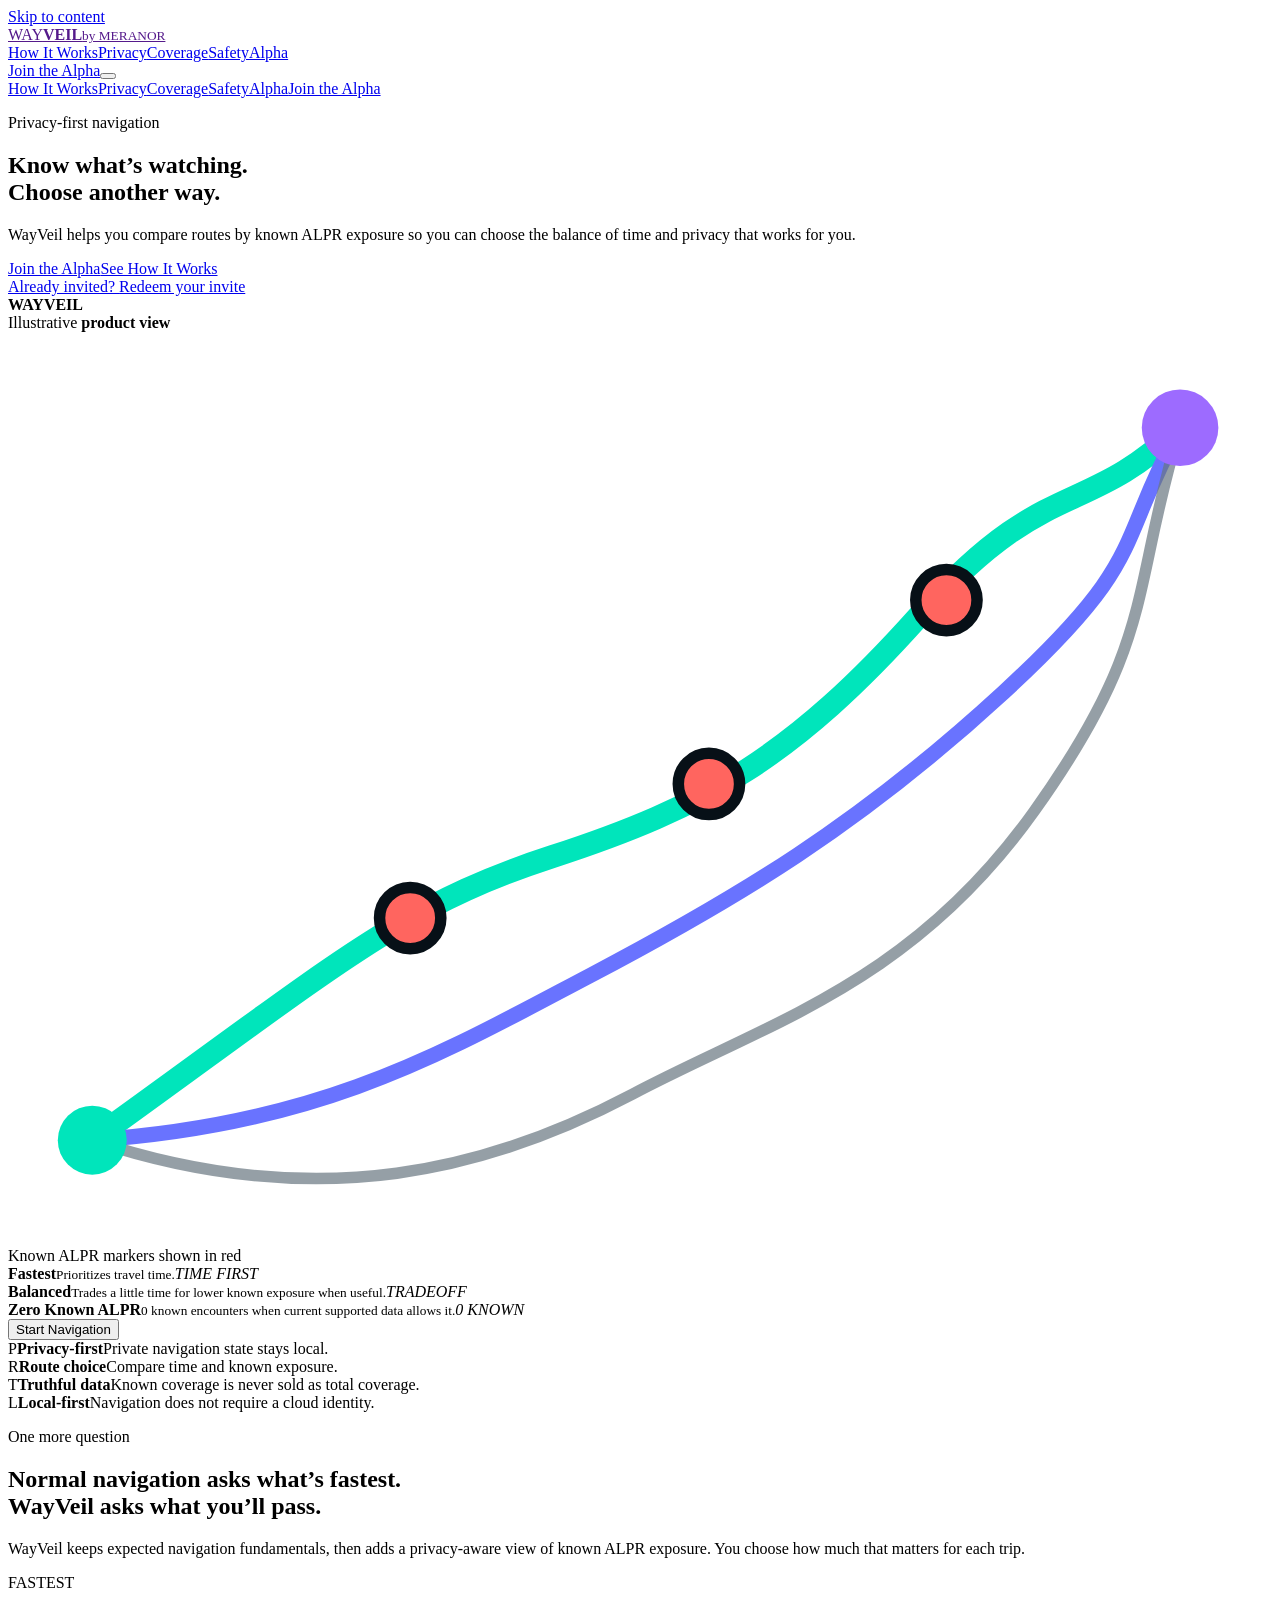
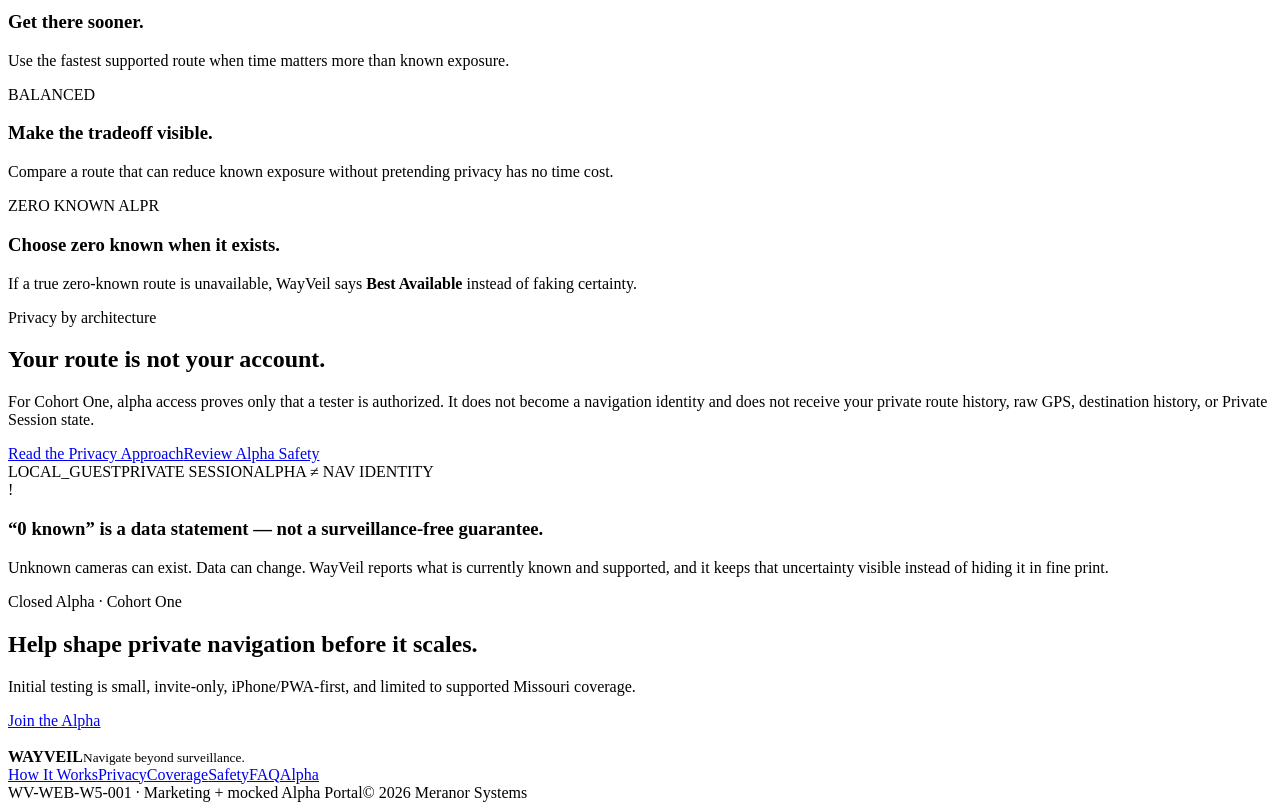
==== wayveil/index.html @ 3a0f80d2 "WayVeil site: add public homepage" ====
<!doctype html><html lang="en"><head><meta charset="utf-8"><meta name="viewport" content="width=device-width,initial-scale=1,viewport-fit=cover"><meta name="theme-color" content="#05090e"><meta name="description" content="WayVeil is privacy-first navigation that helps drivers understand known ALPR exposure and compare route choices."><title>WayVeil — Navigate beyond surveillance</title><link rel="stylesheet" href="assets/css/core.css"><link rel="stylesheet" href="assets/css/product.css"><link rel="stylesheet" href="assets/css/sections.css"><link rel="stylesheet" href="assets/css/responsive.css"></head><body><svg class="svg-defs" aria-hidden="true" width="0" height="0" style="position:absolute"><symbol id="i-arrow" viewBox="0 0 24 24"><path d="M5 12h14M14 7l5 5-5 5" fill="none" stroke="currentColor" stroke-width="2" stroke-linecap="round" stroke-linejoin="round"/></symbol></svg><a class="skip-link" href="#main">Skip to content</a><header class="site-header"><div class="shell header-inner"><a class="brand" href="" aria-label="WayVeil home"><img src="assets/img/wayveil-mark.svg" alt=""><span class="wordmark"><span>WAY</span><strong>VEIL</strong><small>by MERANOR</small></span></a><nav class="desktop-nav" aria-label="Primary navigation"><a href="how-it-works/">How It Works</a><a href="privacy/">Privacy</a><a href="coverage/">Coverage</a><a href="safety/">Safety</a><a href="alpha/">Alpha</a></nav><a class="button button-primary header-cta" href="alpha/">Join the Alpha</a><button class="menu-button" type="button" aria-label="Open menu" aria-expanded="false" data-menu-button><span></span></button></div><nav class="mobile-nav" data-mobile-nav aria-label="Mobile navigation"><a href="how-it-works/">How It Works</a><a href="privacy/">Privacy</a><a href="coverage/">Coverage</a><a href="safety/">Safety</a><a href="alpha/">Alpha</a><a class="button button-primary" href="alpha/">Join the Alpha</a></nav></header><main id="main">
<section class="hero" aria-labelledby="hero-title"><div class="hero-road" role="img" aria-label="Stylized night road leading toward city lights"></div><div class="hero-shade"></div><div class="shell hero-grid"><div class="hero-copy"><p class="eyebrow"><span class="eyebrow-dot"></span>Privacy-first navigation</p><h1 id="hero-title">Know what’s watching.<br><span>Choose another way.</span></h1><p class="lead">WayVeil helps you compare routes by known ALPR exposure so you can choose the balance of time and privacy that works for you.</p><div class="hero-actions"><a class="button button-primary" href="alpha/">Join the Alpha</a><a class="button button-secondary" href="how-it-works/">See How It Works</a></div><a class="invite-link" href="invite/demo/">Already invited? <span>Redeem your invite</span></a></div><div class="product-stage" aria-label="Illustrative WayVeil route comparison"><div class="product-glow"></div><div class="phone"><div class="screen"><div class="appbar"><div class="mini-brand"><img src="assets/img/wayveil-mark.svg" alt=""><strong>WAY<span>VEIL</span></strong></div><div class="preview-label">Illustrative <b>product view</b></div></div><div class="map-preview" aria-hidden="true"><svg viewBox="0 0 330 238"><path d="M22 211 C86 165 102 150 142 137 S205 111 238 74 S281 49 306 25" fill="none" stroke="#00e5bb" stroke-width="6" stroke-linecap="round"/><path d="M22 211 C82 207 114 188 152 168 S222 129 260 94 S289 56 306 25" fill="none" stroke="#6973ff" stroke-width="4" stroke-linecap="round"/><path d="M22 211 C82 231 127 218 163 199 S236 170 268 125 S293 68 306 25" fill="none" stroke="#687781" stroke-width="3" stroke-linecap="round" opacity=".7"/><g fill="#ff655f" stroke="#071017" stroke-width="3"><circle cx="105" cy="153" r="8"/><circle cx="183" cy="118" r="8"/><circle cx="245" cy="70" r="8"/></g><circle cx="22" cy="211" r="9" fill="#00e5bb"/><circle cx="306" cy="25" r="10" fill="#9d6bff"/></svg><span class="map-caption">Known ALPR markers shown in red</span></div><div class="route-list"><div class="route"><strong>Fastest</strong><small>Prioritizes travel time.</small><em>TIME FIRST</em></div><div class="route selected"><strong>Balanced</strong><small>Trades a little time for lower known exposure when useful.</small><em>TRADEOFF</em></div><div class="route zero"><strong>Zero Known ALPR</strong><small>0 known encounters when current supported data allows it.</small><em>0 KNOWN</em></div></div><button class="start-nav" type="button" tabindex="-1">Start Navigation</button></div></div></div></div><div class="shell principles"><article><span class="icon-badge">P</span><b>Privacy-first</b><span>Private navigation state stays local.</span></article><article><span class="icon-badge">R</span><b>Route choice</b><span>Compare time and known exposure.</span></article><article><span class="icon-badge">T</span><b>Truthful data</b><span>Known coverage is never sold as total coverage.</span></article><article><span class="icon-badge">L</span><b>Local-first</b><span>Navigation does not require a cloud identity.</span></article></div></section>
<section class="section"><div class="shell"><div class="section-heading"><p class="eyebrow"><span class="eyebrow-dot"></span>One more question</p><h2>Normal navigation asks what’s fastest.<br>WayVeil asks what you’ll pass.</h2><p>WayVeil keeps expected navigation fundamentals, then adds a privacy-aware view of known ALPR exposure. You choose how much that matters for each trip.</p></div><div class="route-mode-grid"><article class="mode-card"><span class="mode-tag">FASTEST</span><h3>Get there sooner.</h3><p>Use the fastest supported route when time matters more than known exposure.</p></article><article class="mode-card balanced"><span class="mode-tag">BALANCED</span><h3>Make the tradeoff visible.</h3><p>Compare a route that can reduce known exposure without pretending privacy has no time cost.</p></article><article class="mode-card zero"><span class="mode-tag">ZERO KNOWN ALPR</span><h3>Choose zero known when it exists.</h3><p>If a true zero-known route is unavailable, WayVeil says <strong>Best Available</strong> instead of faking certainty.</p></article></div></div></section>
<section class="section section-soft"><div class="shell feature-split"><div><p class="eyebrow"><span class="eyebrow-dot"></span>Privacy by architecture</p><h2>Your route is not your account.</h2><p class="lead">For Cohort One, alpha access proves only that a tester is authorized. It does not become a navigation identity and does not receive your private route history, raw GPS, destination history, or Private Session state.</p><div class="page-nav"><a href="privacy/">Read the Privacy Approach</a><a href="safety/">Review Alpha Safety</a></div></div><div class="visual-panel" aria-hidden="true"><div class="orbit"></div><div class="orbit o2"></div><img src="assets/img/wayveil-mark.svg" alt=""><span class="float-chip fc1">LOCAL_GUEST</span><span class="float-chip fc2">PRIVATE SESSION</span><span class="float-chip fc3">ALPHA ≠ NAV IDENTITY</span></div></div></section>
<section class="section"><div class="shell"><div class="truth-banner"><span class="icon-badge">!</span><div><h3>“0 known” is a data statement — not a surveillance-free guarantee.</h3><p>Unknown cameras can exist. Data can change. WayVeil reports what is currently known and supported, and it keeps that uncertainty visible instead of hiding it in fine print.</p></div></div></div></section>
<section class="section"><div class="shell cta-band"><div><p class="eyebrow"><span class="eyebrow-dot"></span>Closed Alpha · Cohort One</p><h2>Help shape private navigation before it scales.</h2><p>Initial testing is small, invite-only, iPhone/PWA-first, and limited to supported Missouri coverage.</p></div><a class="button button-primary" href="alpha/">Join the Alpha</a></div></section></main><footer class="site-footer"><div class="shell footer-grid"><div class="footer-brand"><img src="assets/img/wayveil-mark.svg" alt=""><div><strong>WAY<span>VEIL</span></strong><small>Navigate beyond surveillance.</small></div></div><nav class="footer-links" aria-label="Footer navigation"><a href="how-it-works/">How It Works</a><a href="privacy/">Privacy</a><a href="coverage/">Coverage</a><a href="safety/">Safety</a><a href="faq/">FAQ</a><a href="alpha/">Alpha</a></nav><div class="footer-meta"><span>WV-WEB-W5-001 · Marketing + mocked Alpha Portal</span><span>© 2026 Meranor Systems</span></div></div></footer><script src="assets/js/site.js" defer></script></body></html>
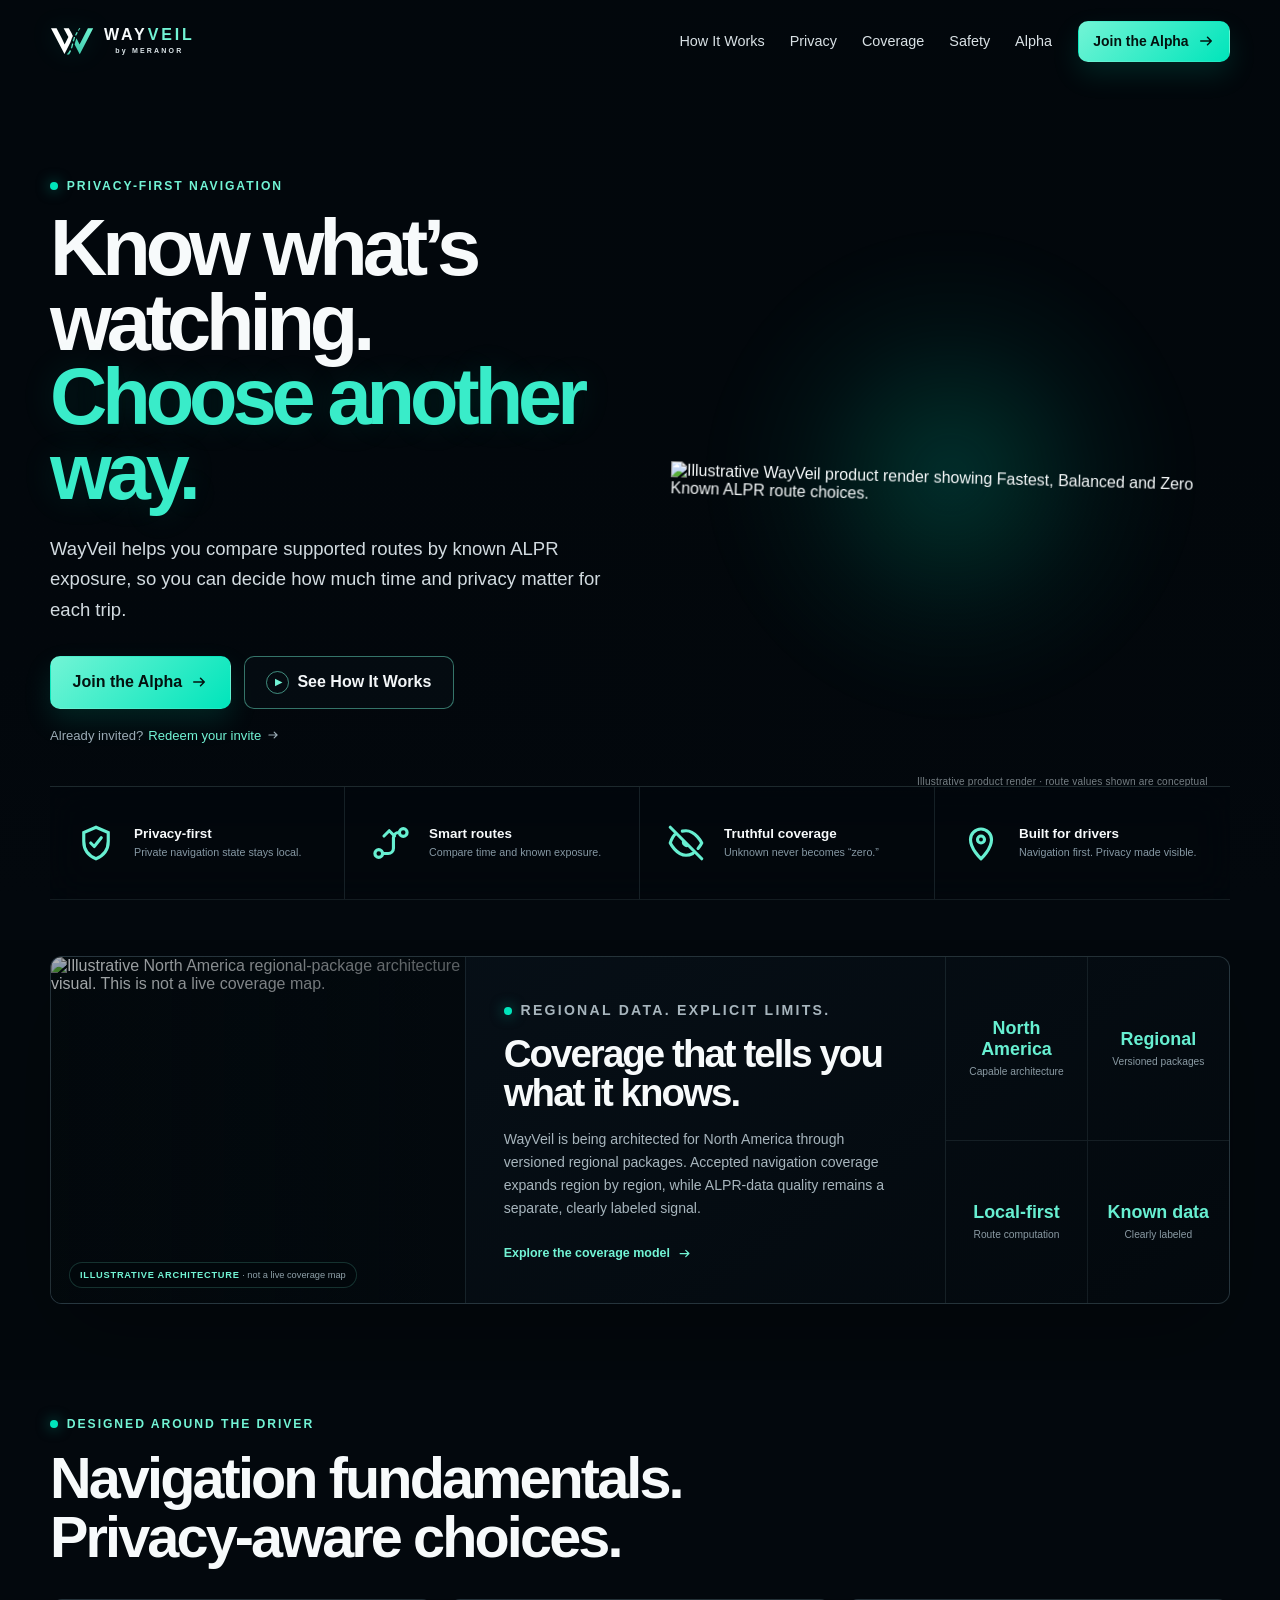
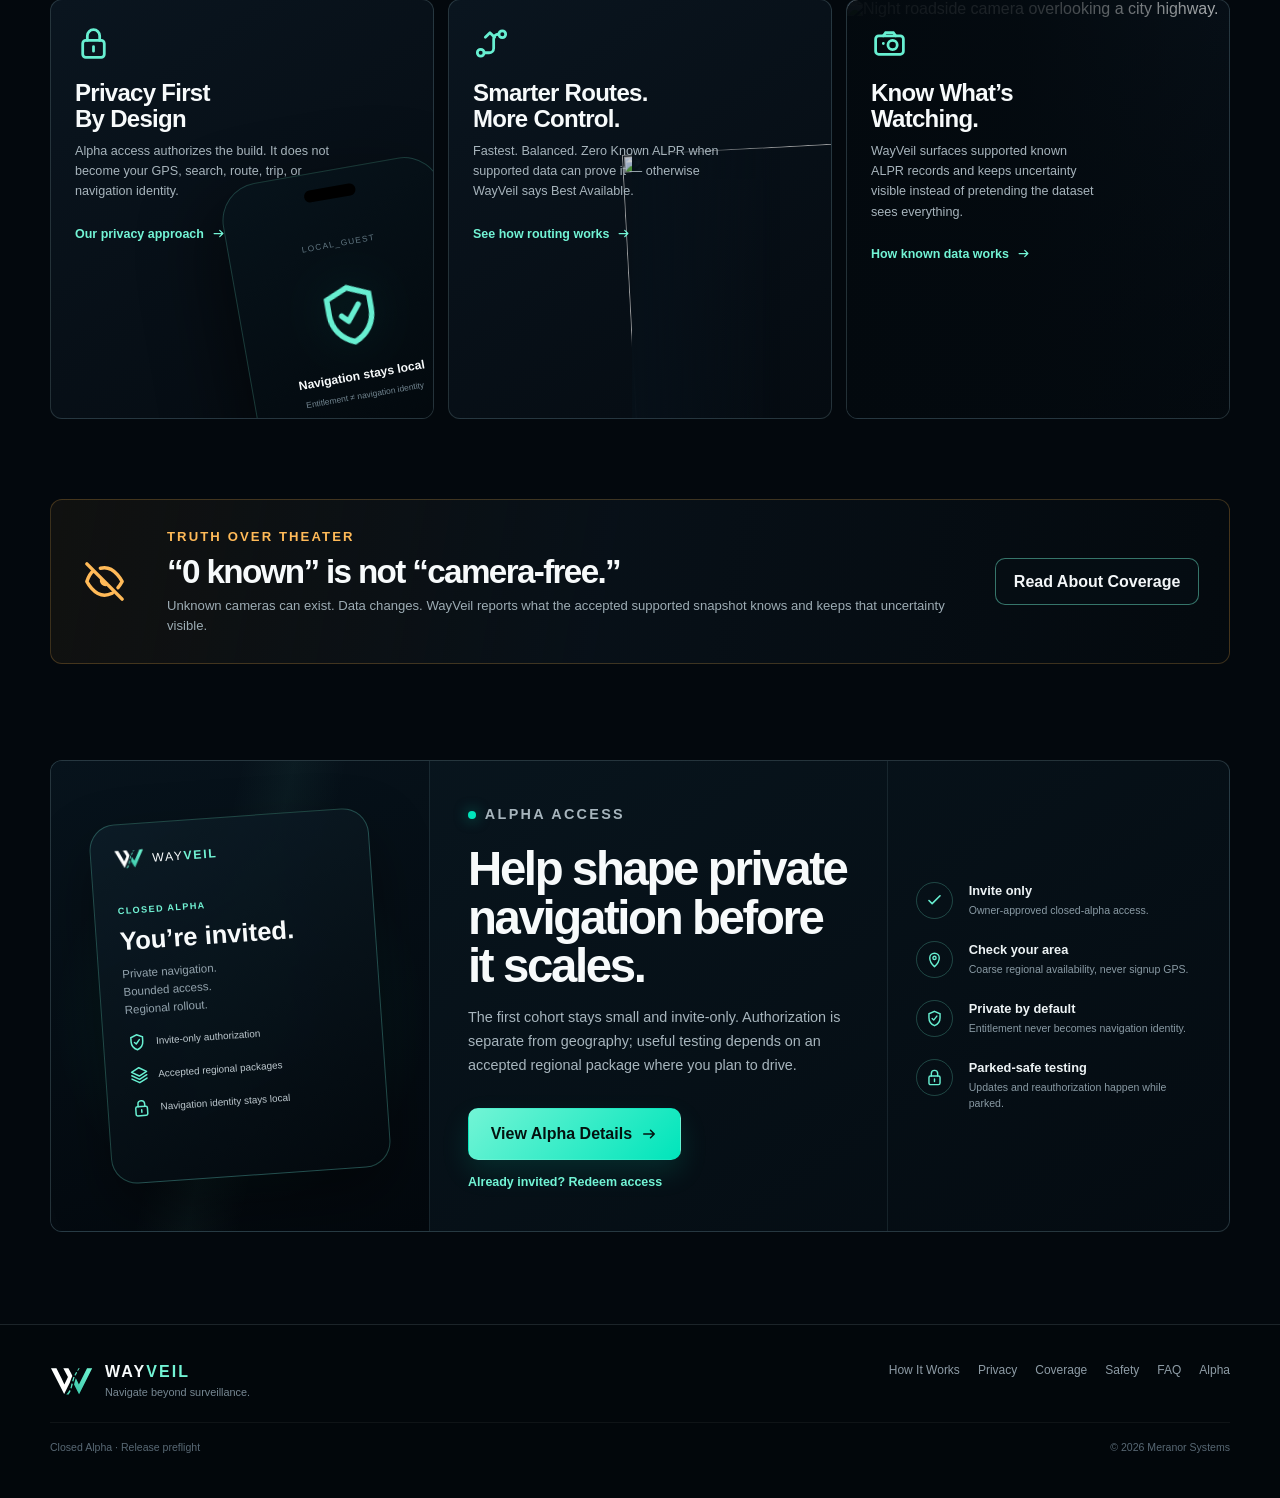
==== commit 6cb13b38: "WayVeil web: rebuild homepage toward visual North Star" ====
--- a/wayveil/index.html
+++ b/wayveil/index.html
@@ -1,6 +1,171 @@
-<!doctype html><html lang="en"><head><meta charset="utf-8"><meta name="viewport" content="width=device-width,initial-scale=1,viewport-fit=cover"><meta name="theme-color" content="#05090e"><meta name="description" content="WayVeil is privacy-first navigation that helps drivers understand known ALPR exposure and compare route choices."><title>WayVeil — Navigate beyond surveillance</title><link rel="stylesheet" href="assets/css/core.css"><link rel="stylesheet" href="assets/css/product.css"><link rel="stylesheet" href="assets/css/sections.css"><link rel="stylesheet" href="assets/css/responsive.css"></head><body><svg class="svg-defs" aria-hidden="true" width="0" height="0" style="position:absolute"><symbol id="i-arrow" viewBox="0 0 24 24"><path d="M5 12h14M14 7l5 5-5 5" fill="none" stroke="currentColor" stroke-width="2" stroke-linecap="round" stroke-linejoin="round"/></symbol></svg><a class="skip-link" href="#main">Skip to content</a><header class="site-header"><div class="shell header-inner"><a class="brand" href="" aria-label="WayVeil home"><img src="assets/img/wayveil-mark.svg" alt=""><span class="wordmark"><span>WAY</span><strong>VEIL</strong><small>by MERANOR</small></span></a><nav class="desktop-nav" aria-label="Primary navigation"><a href="how-it-works/">How It Works</a><a href="privacy/">Privacy</a><a href="coverage/">Coverage</a><a href="safety/">Safety</a><a href="alpha/">Alpha</a></nav><a class="button button-primary header-cta" href="alpha/">Join the Alpha</a><button class="menu-button" type="button" aria-label="Open menu" aria-expanded="false" data-menu-button><span></span></button></div><nav class="mobile-nav" data-mobile-nav aria-label="Mobile navigation"><a href="how-it-works/">How It Works</a><a href="privacy/">Privacy</a><a href="coverage/">Coverage</a><a href="safety/">Safety</a><a href="alpha/">Alpha</a><a class="button button-primary" href="alpha/">Join the Alpha</a></nav></header><main id="main">
-<section class="hero" aria-labelledby="hero-title"><div class="hero-road" role="img" aria-label="Stylized night road leading toward city lights"></div><div class="hero-shade"></div><div class="shell hero-grid"><div class="hero-copy"><p class="eyebrow"><span class="eyebrow-dot"></span>Privacy-first navigation</p><h1 id="hero-title">Know what’s watching.<br><span>Choose another way.</span></h1><p class="lead">WayVeil helps you compare routes by known ALPR exposure so you can choose the balance of time and privacy that works for you.</p><div class="hero-actions"><a class="button button-primary" href="alpha/">Join the Alpha</a><a class="button button-secondary" href="how-it-works/">See How It Works</a></div><a class="invite-link" href="invite/demo/">Already invited? <span>Redeem your invite</span></a></div><div class="product-stage" aria-label="Illustrative WayVeil route comparison"><div class="product-glow"></div><div class="phone"><div class="screen"><div class="appbar"><div class="mini-brand"><img src="assets/img/wayveil-mark.svg" alt=""><strong>WAY<span>VEIL</span></strong></div><div class="preview-label">Illustrative <b>product view</b></div></div><div class="map-preview" aria-hidden="true"><svg viewBox="0 0 330 238"><path d="M22 211 C86 165 102 150 142 137 S205 111 238 74 S281 49 306 25" fill="none" stroke="#00e5bb" stroke-width="6" stroke-linecap="round"/><path d="M22 211 C82 207 114 188 152 168 S222 129 260 94 S289 56 306 25" fill="none" stroke="#6973ff" stroke-width="4" stroke-linecap="round"/><path d="M22 211 C82 231 127 218 163 199 S236 170 268 125 S293 68 306 25" fill="none" stroke="#687781" stroke-width="3" stroke-linecap="round" opacity=".7"/><g fill="#ff655f" stroke="#071017" stroke-width="3"><circle cx="105" cy="153" r="8"/><circle cx="183" cy="118" r="8"/><circle cx="245" cy="70" r="8"/></g><circle cx="22" cy="211" r="9" fill="#00e5bb"/><circle cx="306" cy="25" r="10" fill="#9d6bff"/></svg><span class="map-caption">Known ALPR markers shown in red</span></div><div class="route-list"><div class="route"><strong>Fastest</strong><small>Prioritizes travel time.</small><em>TIME FIRST</em></div><div class="route selected"><strong>Balanced</strong><small>Trades a little time for lower known exposure when useful.</small><em>TRADEOFF</em></div><div class="route zero"><strong>Zero Known ALPR</strong><small>0 known encounters when current supported data allows it.</small><em>0 KNOWN</em></div></div><button class="start-nav" type="button" tabindex="-1">Start Navigation</button></div></div></div></div><div class="shell principles"><article><span class="icon-badge">P</span><b>Privacy-first</b><span>Private navigation state stays local.</span></article><article><span class="icon-badge">R</span><b>Route choice</b><span>Compare time and known exposure.</span></article><article><span class="icon-badge">T</span><b>Truthful data</b><span>Known coverage is never sold as total coverage.</span></article><article><span class="icon-badge">L</span><b>Local-first</b><span>Navigation does not require a cloud identity.</span></article></div></section>
-<section class="section"><div class="shell"><div class="section-heading"><p class="eyebrow"><span class="eyebrow-dot"></span>One more question</p><h2>Normal navigation asks what’s fastest.<br>WayVeil asks what you’ll pass.</h2><p>WayVeil keeps expected navigation fundamentals, then adds a privacy-aware view of known ALPR exposure. You choose how much that matters for each trip.</p></div><div class="route-mode-grid"><article class="mode-card"><span class="mode-tag">FASTEST</span><h3>Get there sooner.</h3><p>Use the fastest supported route when time matters more than known exposure.</p></article><article class="mode-card balanced"><span class="mode-tag">BALANCED</span><h3>Make the tradeoff visible.</h3><p>Compare a route that can reduce known exposure without pretending privacy has no time cost.</p></article><article class="mode-card zero"><span class="mode-tag">ZERO KNOWN ALPR</span><h3>Choose zero known when it exists.</h3><p>If a true zero-known route is unavailable, WayVeil says <strong>Best Available</strong> instead of faking certainty.</p></article></div></div></section>
-<section class="section section-soft"><div class="shell feature-split"><div><p class="eyebrow"><span class="eyebrow-dot"></span>Privacy by architecture</p><h2>Your route is not your account.</h2><p class="lead">For Cohort One, alpha access proves only that a tester is authorized. It does not become a navigation identity and does not receive your private route history, raw GPS, destination history, or Private Session state.</p><div class="page-nav"><a href="privacy/">Read the Privacy Approach</a><a href="safety/">Review Alpha Safety</a></div></div><div class="visual-panel" aria-hidden="true"><div class="orbit"></div><div class="orbit o2"></div><img src="assets/img/wayveil-mark.svg" alt=""><span class="float-chip fc1">LOCAL_GUEST</span><span class="float-chip fc2">PRIVATE SESSION</span><span class="float-chip fc3">ALPHA ≠ NAV IDENTITY</span></div></div></section>
-<section class="section"><div class="shell"><div class="truth-banner"><span class="icon-badge">!</span><div><h3>“0 known” is a data statement — not a surveillance-free guarantee.</h3><p>Unknown cameras can exist. Data can change. WayVeil reports what is currently known and supported, and it keeps that uncertainty visible instead of hiding it in fine print.</p></div></div></div></section>
-<section class="section"><div class="shell cta-band"><div><p class="eyebrow"><span class="eyebrow-dot"></span>Closed Alpha · Cohort One</p><h2>Help shape private navigation before it scales.</h2><p>Initial testing is small, invite-only, iPhone/PWA-first, and limited to supported Missouri coverage.</p></div><a class="button button-primary" href="alpha/">Join the Alpha</a></div></section></main><footer class="site-footer"><div class="shell footer-grid"><div class="footer-brand"><img src="assets/img/wayveil-mark.svg" alt=""><div><strong>WAY<span>VEIL</span></strong><small>Navigate beyond surveillance.</small></div></div><nav class="footer-links" aria-label="Footer navigation"><a href="how-it-works/">How It Works</a><a href="privacy/">Privacy</a><a href="coverage/">Coverage</a><a href="safety/">Safety</a><a href="faq/">FAQ</a><a href="alpha/">Alpha</a></nav><div class="footer-meta"><span>WV-WEB-W5-001 · Marketing + mocked Alpha Portal</span><span>© 2026 Meranor Systems</span></div></div></footer><script src="assets/js/site.js" defer></script></body></html>+<!doctype html>
+<html lang="en">
+<head>
+  <meta charset="utf-8">
+  <meta name="viewport" content="width=device-width,initial-scale=1,viewport-fit=cover">
+  <meta name="theme-color" content="#03080d">
+  <meta name="description" content="WayVeil is privacy-first navigation that helps drivers compare supported routes by known ALPR exposure and choose the tradeoff that works for them.">
+  <title>WayVeil — Know what’s watching. Choose another way.</title>
+  <link rel="stylesheet" href="assets/css/core.css">
+  <link rel="stylesheet" href="assets/css/responsive.css">
+  <link rel="stylesheet" href="assets/css/home-north-star.css">
+</head>
+<body class="wayveil-home">
+  <svg class="svg-defs" aria-hidden="true" width="0" height="0" style="position:absolute">
+    <symbol id="i-arrow" viewBox="0 0 24 24"><path d="M5 12h14M14 7l5 5-5 5" fill="none" stroke="currentColor" stroke-width="2" stroke-linecap="round" stroke-linejoin="round"/></symbol>
+    <symbol id="i-shield" viewBox="0 0 24 24"><path d="M12 3l7 3v5c0 4.7-2.8 8.3-7 10-4.2-1.7-7-5.3-7-10V6l7-3z" fill="none" stroke="currentColor" stroke-width="1.8"/><path d="M9 12l2 2 4-5" fill="none" stroke="currentColor" stroke-width="1.8" stroke-linecap="round" stroke-linejoin="round"/></symbol>
+    <symbol id="i-route" viewBox="0 0 24 24"><circle cx="5" cy="18" r="2.2" fill="none" stroke="currentColor" stroke-width="1.8"/><circle cx="19" cy="6" r="2.2" fill="none" stroke="currentColor" stroke-width="1.8"/><path d="M7.2 18h3.2a3 3 0 003-3V9a3 3 0 013-3h.4" fill="none" stroke="currentColor" stroke-width="1.8" stroke-linecap="round"/><path d="M8 8l3-3 3 3" fill="none" stroke="currentColor" stroke-width="1.8" stroke-linecap="round" stroke-linejoin="round"/></symbol>
+    <symbol id="i-eye-off" viewBox="0 0 24 24"><path d="M3 3l18 18M10.7 10.7a2 2 0 002.6 2.6M9.9 5.2A11.7 11.7 0 0112 5c5.5 0 9 7 9 7a17.5 17.5 0 01-2.1 3.1M6.4 6.4C4.2 8.1 3 12 3 12s3.5 7 9 7c1.4 0 2.7-.4 3.9-1" fill="none" stroke="currentColor" stroke-width="1.8" stroke-linecap="round" stroke-linejoin="round"/></symbol>
+    <symbol id="i-pin" viewBox="0 0 24 24"><path d="M12 21s6-5.4 6-11a6 6 0 10-12 0c0 5.6 6 11 6 11z" fill="none" stroke="currentColor" stroke-width="1.8"/><circle cx="12" cy="10" r="2" fill="none" stroke="currentColor" stroke-width="1.8"/></symbol>
+    <symbol id="i-layers" viewBox="0 0 24 24"><path d="M12 3l9 5-9 5-9-5 9-5zM3 12l9 5 9-5M3 16l9 5 9-5" fill="none" stroke="currentColor" stroke-width="1.8" stroke-linecap="round" stroke-linejoin="round"/></symbol>
+    <symbol id="i-lock" viewBox="0 0 24 24"><rect x="5" y="10" width="14" height="11" rx="2" fill="none" stroke="currentColor" stroke-width="1.8"/><path d="M8 10V7a4 4 0 018 0v3M12 14v3" fill="none" stroke="currentColor" stroke-width="1.8" stroke-linecap="round"/></symbol>
+    <symbol id="i-camera" viewBox="0 0 24 24"><rect x="3" y="7" width="18" height="12" rx="2" fill="none" stroke="currentColor" stroke-width="1.8"/><path d="M8 7l1.5-2h5L16 7M8 12h.01" fill="none" stroke="currentColor" stroke-width="1.8" stroke-linecap="round"/><circle cx="14" cy="13" r="3" fill="none" stroke="currentColor" stroke-width="1.8"/></symbol>
+    <symbol id="i-check" viewBox="0 0 24 24"><path d="M5 12l4 4L19 6" fill="none" stroke="currentColor" stroke-width="2" stroke-linecap="round" stroke-linejoin="round"/></symbol>
+  </svg>
+
+  <a class="skip-link" href="#main">Skip to content</a>
+  <header class="site-header home-header">
+    <div class="shell header-inner">
+      <a class="brand" href="" aria-label="WayVeil home">
+        <img src="assets/img/wayveil-mark.svg" alt="">
+        <span class="wordmark"><span>WAY</span><strong>VEIL</strong><small>by MERANOR</small></span>
+      </a>
+      <nav class="desktop-nav" aria-label="Primary navigation">
+        <a href="how-it-works/">How It Works</a><a href="privacy/">Privacy</a><a href="coverage/">Coverage</a><a href="safety/">Safety</a><a href="alpha/">Alpha</a>
+      </nav>
+      <a class="button button-primary header-cta" href="alpha/">Join the Alpha <svg class="button-icon" aria-hidden="true"><use href="#i-arrow"></use></svg></a>
+      <button class="menu-button" type="button" aria-label="Open menu" aria-expanded="false" data-menu-button><span></span></button>
+    </div>
+    <nav class="mobile-nav" data-mobile-nav aria-label="Mobile navigation">
+      <a href="how-it-works/">How It Works</a><a href="privacy/">Privacy</a><a href="coverage/">Coverage</a><a href="safety/">Safety</a><a href="alpha/">Alpha</a><a class="button button-primary" href="alpha/">Join the Alpha</a>
+    </nav>
+  </header>
+
+  <main id="main">
+    <section class="home-hero" aria-labelledby="hero-title">
+      <picture class="hero-media" aria-hidden="true">
+        <source media="(max-width:700px)" srcset="assets/img/home/hero-road-night-mobile.webp">
+        <img src="assets/img/home/hero-road-night-desktop.webp" alt="" fetchpriority="high">
+      </picture>
+      <div class="hero-overlay" aria-hidden="true"></div>
+      <div class="shell home-hero-grid">
+        <div class="home-hero-copy">
+          <p class="eyebrow"><span class="eyebrow-dot"></span>Privacy-first navigation</p>
+          <h1 id="hero-title">Know what’s watching.<br><span>Choose another way.</span></h1>
+          <p class="home-hero-lead">WayVeil helps you compare supported routes by known ALPR exposure, so you can decide how much time and privacy matter for each trip.</p>
+          <div class="home-hero-actions">
+            <a class="button button-primary button-large" href="alpha/">Join the Alpha <svg class="button-icon" aria-hidden="true"><use href="#i-arrow"></use></svg></a>
+            <a class="button button-secondary button-large" href="how-it-works/"><span class="play-dot" aria-hidden="true">▶</span> See How It Works</a>
+          </div>
+          <a class="home-invite-link" href="invite/demo/">Already invited? <span>Redeem your invite</span> <svg class="button-icon" aria-hidden="true"><use href="#i-arrow"></use></svg></a>
+        </div>
+
+        <figure class="hero-product">
+          <div class="hero-product-glow" aria-hidden="true"></div>
+          <img src="assets/img/home/hero-phone-routes.webp" alt="Illustrative WayVeil product render showing Fastest, Balanced and Zero Known ALPR route choices." fetchpriority="high">
+          <figcaption>Illustrative product render · route values shown are conceptual</figcaption>
+        </figure>
+      </div>
+
+      <div class="shell home-principles" aria-label="WayVeil principles">
+        <article><span class="principle-icon"><svg aria-hidden="true"><use href="#i-shield"></use></svg></span><div><b>Privacy-first</b><span>Private navigation state stays local.</span></div></article>
+        <article><span class="principle-icon"><svg aria-hidden="true"><use href="#i-route"></use></svg></span><div><b>Smart routes</b><span>Compare time and known exposure.</span></div></article>
+        <article><span class="principle-icon"><svg aria-hidden="true"><use href="#i-eye-off"></use></svg></span><div><b>Truthful coverage</b><span>Unknown never becomes “zero.”</span></div></article>
+        <article><span class="principle-icon"><svg aria-hidden="true"><use href="#i-pin"></use></svg></span><div><b>Built for drivers</b><span>Navigation first. Privacy made visible.</span></div></article>
+      </div>
+    </section>
+
+    <section class="home-section coverage-story" aria-labelledby="coverage-title">
+      <div class="shell coverage-panel">
+        <figure class="coverage-art">
+          <img src="assets/img/home/coverage-na-architecture.webp" alt="Illustrative North America regional-package architecture visual. This is not a live coverage map." loading="lazy">
+          <figcaption><span>Illustrative architecture</span> · not a live coverage map</figcaption>
+        </figure>
+        <div class="coverage-copy">
+          <p class="eyebrow"><span class="eyebrow-dot"></span>Regional data. Explicit limits.</p>
+          <h2 id="coverage-title">Coverage that tells you what it knows.</h2>
+          <p>WayVeil is being architected for North America through versioned regional packages. Accepted navigation coverage expands region by region, while ALPR-data quality remains a separate, clearly labeled signal.</p>
+          <a class="text-link" href="coverage/">Explore the coverage model <svg class="button-icon" aria-hidden="true"><use href="#i-arrow"></use></svg></a>
+        </div>
+        <div class="coverage-facts" aria-label="Coverage architecture facts">
+          <div><strong>North America</strong><span>Capable architecture</span></div>
+          <div><strong>Regional</strong><span>Versioned packages</span></div>
+          <div><strong>Local-first</strong><span>Route computation</span></div>
+          <div><strong>Known data</strong><span>Clearly labeled</span></div>
+        </div>
+      </div>
+    </section>
+
+    <section class="home-section home-features" aria-labelledby="features-title">
+      <div class="shell">
+        <div class="home-section-heading">
+          <p class="eyebrow"><span class="eyebrow-dot"></span>Designed around the driver</p>
+          <h2 id="features-title">Navigation fundamentals.<br>Privacy-aware choices.</h2>
+        </div>
+        <div class="feature-card-grid">
+          <article class="feature-card privacy-card">
+            <div class="feature-copy"><span class="feature-icon"><svg aria-hidden="true"><use href="#i-lock"></use></svg></span><h3>Privacy First<br>By Design</h3><p>Alpha access authorizes the build. It does not become your GPS, search, route, trip, or navigation identity.</p><a class="text-link" href="privacy/">Our privacy approach <svg class="button-icon" aria-hidden="true"><use href="#i-arrow"></use></svg></a></div>
+            <div class="privacy-art" aria-hidden="true"><div class="privacy-device"><span>LOCAL_GUEST</span><svg><use href="#i-shield"></use></svg><b>Navigation stays local</b><small>Entitlement ≠ navigation identity</small></div></div>
+          </article>
+
+          <article class="feature-card route-card">
+            <div class="feature-copy"><span class="feature-icon"><svg aria-hidden="true"><use href="#i-route"></use></svg></span><h3>Smarter Routes.<br>More Control.</h3><p>Fastest. Balanced. Zero Known ALPR when supported data can prove it — otherwise WayVeil says Best Available.</p><a class="text-link" href="how-it-works/">See how routing works <svg class="button-icon" aria-hidden="true"><use href="#i-arrow"></use></svg></a></div>
+            <div class="route-card-art" aria-hidden="true"><img src="assets/img/home/hero-phone-routes.webp" alt="" loading="lazy"></div>
+          </article>
+
+          <article class="feature-card surveillance-card">
+            <img class="feature-bg" src="assets/img/home/feature-surveillance.webp" alt="Night roadside camera overlooking a city highway." loading="lazy">
+            <div class="feature-scrim" aria-hidden="true"></div>
+            <div class="feature-copy"><span class="feature-icon"><svg aria-hidden="true"><use href="#i-camera"></use></svg></span><h3>Know What’s<br>Watching.</h3><p>WayVeil surfaces supported known ALPR records and keeps uncertainty visible instead of pretending the dataset sees everything.</p><a class="text-link" href="coverage/">How known data works <svg class="button-icon" aria-hidden="true"><use href="#i-arrow"></use></svg></a></div>
+          </article>
+        </div>
+      </div>
+    </section>
+
+    <section class="home-section truth-section" aria-label="Known-data limitation">
+      <div class="shell truth-panel">
+        <span class="truth-icon"><svg aria-hidden="true"><use href="#i-eye-off"></use></svg></span>
+        <div><p class="eyebrow">Truth over theater</p><h2>“0 known” is not “camera-free.”</h2><p>Unknown cameras can exist. Data changes. WayVeil reports what the accepted supported snapshot knows and keeps that uncertainty visible.</p></div>
+        <a class="button button-secondary" href="coverage/">Read About Coverage</a>
+      </div>
+    </section>
+
+    <section class="home-section alpha-home" aria-labelledby="alpha-title">
+      <div class="shell alpha-home-panel">
+        <div class="alpha-visual" aria-hidden="true">
+          <div class="alpha-pass">
+            <div class="alpha-pass-brand"><img src="assets/img/wayveil-mark.svg" alt=""><span>WAY<strong>VEIL</strong></span></div>
+            <span class="alpha-status">CLOSED ALPHA</span>
+            <h3>You’re invited.</h3>
+            <p>Private navigation.<br>Bounded access.<br>Regional rollout.</p>
+            <div class="alpha-pass-line"><svg><use href="#i-shield"></use></svg><span>Invite-only authorization</span></div>
+            <div class="alpha-pass-line"><svg><use href="#i-layers"></use></svg><span>Accepted regional packages</span></div>
+            <div class="alpha-pass-line"><svg><use href="#i-lock"></use></svg><span>Navigation identity stays local</span></div>
+          </div>
+        </div>
+        <div class="alpha-home-copy">
+          <p class="eyebrow"><span class="eyebrow-dot"></span>Alpha access</p>
+          <h2 id="alpha-title">Help shape private navigation before it scales.</h2>
+          <p>The first cohort stays small and invite-only. Authorization is separate from geography; useful testing depends on an accepted regional package where you plan to drive.</p>
+          <div class="alpha-actions"><a class="button button-primary button-large" href="alpha/">View Alpha Details <svg class="button-icon" aria-hidden="true"><use href="#i-arrow"></use></svg></a><a class="text-link" href="invite/demo/">Already invited? Redeem access</a></div>
+        </div>
+        <div class="alpha-benefits">
+          <div><span><svg aria-hidden="true"><use href="#i-check"></use></svg></span><p><strong>Invite only</strong>Owner-approved closed-alpha access.</p></div>
+          <div><span><svg aria-hidden="true"><use href="#i-pin"></use></svg></span><p><strong>Check your area</strong>Coarse regional availability, never signup GPS.</p></div>
+          <div><span><svg aria-hidden="true"><use href="#i-shield"></use></svg></span><p><strong>Private by default</strong>Entitlement never becomes navigation identity.</p></div>
+          <div><span><svg aria-hidden="true"><use href="#i-lock"></use></svg></span><p><strong>Parked-safe testing</strong>Updates and reauthorization happen while parked.</p></div>
+        </div>
+      </div>
+    </section>
+  </main>
+
+  <footer class="site-footer home-footer">
+    <div class="shell footer-grid">
+      <div class="footer-brand"><img src="assets/img/wayveil-mark.svg" alt=""><div><strong>WAY<span>VEIL</span></strong><small>Navigate beyond surveillance.</small></div></div>
+      <nav class="footer-links" aria-label="Footer navigation"><a href="how-it-works/">How It Works</a><a href="privacy/">Privacy</a><a href="coverage/">Coverage</a><a href="safety/">Safety</a><a href="faq/">FAQ</a><a href="alpha/">Alpha</a></nav>
+      <div class="footer-meta"><span>Closed Alpha · Release preflight</span><span>© 2026 Meranor Systems</span></div>
+    </div>
+  </footer>
+  <script src="assets/js/site.js" defer></script>
+</body>
+</html>
--- a/wayveil/assets/css/core.css
+++ b/wayveil/assets/css/core.css
@@ -0,0 +1,15 @@
+:root {
+  color-scheme: dark;
+  --bg:#05090e; --bg2:#071119; --surface:#0d151d; --surface2:#111c26; --surface3:#172531;
+  --text:#f3f6f8; --muted:#9eacb7; --muted2:#768792; --mint:#00e5bb; --mint2:#72f4d5;
+  --danger:#ff655f; --amber:#ffb44a; --purple:#9d6bff; --blue:#6872ff;
+  --line:rgba(185,210,224,.14); --line2:rgba(185,210,224,.26);
+  --shadow:0 28px 90px rgba(0,0,0,.38); --shell:min(1180px,calc(100% - 40px));
+  --r1:12px; --r2:18px; --r3:28px; --header:76px;
+}
+*{box-sizing:border-box} html{scroll-behavior:smooth;background:var(--bg)} body{margin:0;background:linear-gradient(180deg,var(--bg),#061019 54%,var(--bg));color:var(--text);font-family:Inter,ui-sans-serif,-apple-system,BlinkMacSystemFont,"Segoe UI",sans-serif;-webkit-font-smoothing:antialiased;text-rendering:optimizeLegibility}
+img{display:block;max-width:100%} a{color:inherit} button,input{font:inherit} button,a{-webkit-tap-highlight-color:transparent}.shell{width:var(--shell);margin-inline:auto}.muted{color:var(--muted)}.skip-link{position:fixed;left:1rem;top:-6rem;z-index:100;background:var(--mint);color:#02120f;padding:.8rem 1rem;border-radius:.7rem;font-weight:800}.skip-link:focus{top:1rem}
+.site-header{position:sticky;top:0;z-index:40;border-bottom:1px solid var(--line);background:rgba(5,9,14,.86);backdrop-filter:blur(18px)}.header-inner{min-height:var(--header);display:flex;align-items:center;gap:26px}.brand{display:inline-flex;align-items:center;gap:10px;text-decoration:none;margin-right:auto}.brand img{width:44px;filter:drop-shadow(0 0 12px rgba(0,229,187,.15))}.wordmark{display:grid;grid-template-columns:auto auto;line-height:.82;letter-spacing:.18em;font-weight:820}.wordmark strong{color:var(--mint2)}.wordmark small{grid-column:1/-1;margin-top:7px;font-size:.44rem;letter-spacing:.31em;text-align:center;color:#dce5e9}.desktop-nav{display:flex;gap:25px}.desktop-nav a{position:relative;text-decoration:none;color:#cdd7dc;font-size:.9rem}.desktop-nav a:hover,.desktop-nav a[aria-current="page"]{color:var(--mint2)}.desktop-nav a[aria-current="page"]::after{content:"";position:absolute;left:0;right:0;bottom:-28px;height:2px;background:var(--mint)}
+.button{display:inline-flex;align-items:center;justify-content:center;gap:.5rem;min-height:47px;padding:.78rem 1.1rem;border:1px solid transparent;border-radius:12px;text-decoration:none;font-weight:780;cursor:pointer;transition:.18s ease}.button:hover{transform:translateY(-1px)}.button-primary{color:#03120f;background:linear-gradient(135deg,var(--mint2),var(--mint));box-shadow:0 12px 28px rgba(0,229,187,.13)}.button-secondary{border-color:rgba(114,244,213,.45);background:rgba(7,15,21,.62);color:var(--text)}.button-quiet{border-color:var(--line2);background:rgba(13,21,29,.75);color:#d9e2e6}.header-cta{min-height:41px;padding:.6rem .9rem;font-size:.87rem}.menu-button{display:none;width:44px;height:44px;border:1px solid var(--line2);border-radius:12px;background:rgba(12,19,27,.72);color:var(--text)}.menu-button span,.menu-button span::before,.menu-button span::after{display:block;width:20px;height:2px;background:currentColor;border-radius:2px;content:"";position:relative}.menu-button span::before{position:absolute;top:-6px}.menu-button span::after{position:absolute;top:6px}.mobile-nav{display:none;border-top:1px solid var(--line);padding:10px 20px 18px;background:rgba(5,9,14,.98)}.mobile-nav a{display:block;padding:12px 4px;text-decoration:none;color:#d9e2e6}.mobile-nav .button{margin-top:7px;padding:.78rem 1rem;text-align:center}.mobile-nav.is-open{display:block}
+.eyebrow{display:inline-flex;align-items:center;gap:.55rem;margin:0 0 18px;color:var(--mint2);font-size:.76rem;font-weight:830;letter-spacing:.16em;text-transform:uppercase}.eyebrow-dot{width:8px;height:8px;border-radius:50%;background:var(--mint);box-shadow:0 0 14px rgba(0,229,187,.55)}h1,h2,h3,p{margin-top:0}h1{font-size:5rem;font-size:clamp(3.3rem,7vw,6.6rem);line-height:.94;letter-spacing:-.067em;margin-bottom:24px}h2{font-size:3.4rem;font-size:clamp(2.35rem,4.4vw,4.25rem);line-height:1.02;letter-spacing:-.05em;margin-bottom:17px}h3{font-size:1.25rem;margin-bottom:10px}.lead{font-size:1.15rem;font-size:clamp(1.05rem,1.8vw,1.24rem);line-height:1.65;color:#d5dfe4;max-width:670px}.section{padding:100px 0}.section-soft{background:linear-gradient(180deg,rgba(15,24,33,.56),rgba(7,13,19,.18));border-block:1px solid rgba(255,255,255,.035)}.section-heading{max-width:780px;margin-bottom:42px}.section-heading p:last-child{color:var(--muted);font-size:1.02rem;line-height:1.7}.page-hero{padding:88px 0 72px;position:relative;overflow:hidden}.page-hero::before{content:"";position:absolute;inset:-12rem -10rem auto 42%;height:30rem;background:radial-gradient(circle,rgba(0,229,187,.09),transparent 62%);pointer-events:none}.page-hero h1{max-width:900px}.page-hero .lead{max-width:760px}.page-kicker{display:flex;gap:9px;flex-wrap:wrap;margin-top:27px}.chip{display:inline-flex;align-items:center;gap:7px;padding:7px 10px;border:1px solid var(--line);border-radius:999px;background:rgba(12,20,27,.65);color:#a9b6be;font-size:.72rem}.chip.mint{border-color:rgba(114,244,213,.28);color:var(--mint2)}
+.site-footer{padding:38px 0 45px;border-top:1px solid var(--line)}.footer-grid{display:grid;grid-template-columns:1fr auto;gap:24px;align-items:start}.footer-brand{display:flex;gap:12px;align-items:center}.footer-brand img{width:43px}.footer-brand strong{display:block;letter-spacing:.13em}.footer-brand strong span{color:var(--mint2)}.footer-brand small{display:block;margin-top:5px;color:var(--muted2);font-size:.68rem}.footer-links{display:flex;gap:18px;flex-wrap:wrap;justify-content:flex-end}.footer-links a{font-size:.75rem;text-decoration:none;color:#8e9ca6}.footer-links a:hover{color:var(--mint2)}.footer-meta{grid-column:1/-1;padding-top:18px;border-top:1px solid rgba(255,255,255,.05);display:flex;justify-content:space-between;gap:14px;color:#586874;font-size:.66rem}
--- a/wayveil/assets/css/responsive.css
+++ b/wayveil/assets/css/responsive.css
@@ -0,0 +1,3 @@
+@media(prefers-reduced-motion:reduce){html{scroll-behavior:auto}*,*::before,*::after{transition:none!important;animation:none!important}}
+@media screen and (max-width:980px){:root{--shell:min(100% - 32px,820px)}.desktop-nav,.header-cta{display:none}.menu-button{display:grid;place-items:center}.hero{padding-top:26px;min-height:auto}.hero-grid{grid-template-columns:1fr;gap:0;min-height:auto}.hero-copy{padding:44px 0 12px}.product-stage{min-height:570px;margin-top:8px}.phone{transform:rotate(2deg)}.principles{grid-template-columns:repeat(2,1fr)}.principles article:nth-child(2){border-right:0}.principles article:nth-child(-n+2){border-bottom:1px solid var(--line)}.route-mode-grid,.card-grid,.steps{grid-template-columns:1fr}.feature-split,.alpha-layout{grid-template-columns:1fr}.feature-split{gap:34px}.visual-panel{min-height:370px}.safety-grid{grid-template-columns:1fr}.cta-band{display:grid}.alpha-meta{grid-template-columns:1fr}.footer-grid{grid-template-columns:1fr}.footer-links{justify-content:flex-start}.footer-meta{grid-column:auto}.data-row{grid-template-columns:150px 1fr}.page-hero{padding-top:66px}}
+@media screen and (max-width:640px){:root{--shell:calc(100% - 28px);--header:70px}.brand img{width:40px}.wordmark{font-size:.9rem}.hero-road{background-position:center}.hero-shade{background:linear-gradient(180deg,rgba(5,9,14,.58) 0%,rgba(5,9,14,.82) 35%,rgba(5,9,14,.97) 70%,#05090e 96%)}.hero-copy{padding-top:52px}h1{font-size:clamp(3.15rem,15vw,5.25rem)}.hero-actions{display:grid}.hero-actions .button{width:100%;min-height:53px}.invite-link{width:100%;justify-content:center}.product-stage{min-height:600px;margin-inline:-8px;overflow:hidden}.phone{width:326px;transform:rotate(1.5deg) translateY(24px)}.screen{min-height:605px}.principles article{min-height:112px;padding:18px;border-right:1px solid var(--line)}.section{padding:80px 0}.page-hero{padding:56px 0 58px}.page-hero h1{font-size:clamp(3rem,14vw,4.8rem)}.card,.mode-card,.step,.safety-card{padding:23px}.truth-banner{grid-template-columns:1fr}.truth-banner .icon-badge{margin-bottom:2px}.data-row{grid-template-columns:1fr;gap:8px;padding:20px}.alpha-card{padding:21px}.input-row{grid-template-columns:1fr}.input-row .button{width:100%}.cta-band{padding:30px 22px}.footer-meta{display:grid}.visual-panel{min-height:315px}.visual-panel img{width:180px}.orbit{width:280px;height:280px}.orbit.o2{width:210px;height:210px}.fc1{left:7%}.fc2{right:4%}.fc3{left:15%}}
--- a/wayveil/assets/css/home-north-star.css
+++ b/wayveil/assets/css/home-north-star.css
@@ -0,0 +1,60 @@
+.wayveil-home{background:#03080d;color:#f7fafb;overflow-x:hidden}
+.wayveil-home .home-header{position:absolute;top:0;left:0;right:0;background:linear-gradient(180deg,rgba(2,7,12,.9),rgba(2,7,12,.58) 68%,transparent);border-bottom:0;backdrop-filter:none}
+.wayveil-home .home-header .header-inner{min-height:82px}
+.wayveil-home .desktop-nav a{color:#d9e1e5}
+.wayveil-home .button{border-radius:10px}
+.wayveil-home .button-large{min-height:52px;padding:.88rem 1.35rem}
+.button-icon{width:18px;height:18px;flex:0 0 auto}.ui-icon{width:24px;height:24px}
+
+.home-hero{position:relative;isolation:isolate;min-height:940px;padding:150px 0 34px;overflow:hidden;background:#02070b}
+.hero-media,.hero-overlay{position:absolute;inset:0;z-index:-3}.hero-media img{width:100%;height:100%;object-fit:cover;object-position:center 58%}
+.hero-overlay{z-index:-2;background:linear-gradient(90deg,rgba(2,7,12,.98) 0%,rgba(2,7,12,.9) 34%,rgba(2,7,12,.38) 66%,rgba(2,7,12,.57) 100%),linear-gradient(180deg,rgba(2,7,12,.18) 0%,rgba(2,7,12,.06) 48%,#03080d 96%)}
+.home-hero::after{content:"";position:absolute;inset:auto 0 0;height:280px;background:linear-gradient(180deg,transparent,#03080d 84%);z-index:-1;pointer-events:none}
+.home-hero-grid{display:grid;grid-template-columns:minmax(0,1.02fr) minmax(390px,.98fr);gap:40px;align-items:center;min-height:640px}
+.home-hero-copy{max-width:690px;padding:24px 0 54px}.home-hero-copy h1{font-size:clamp(4rem,6.2vw,6.55rem);line-height:.94;letter-spacing:-.064em;margin-bottom:24px;text-wrap:balance}.home-hero-copy h1 span{color:#39ecc9;text-shadow:0 0 34px rgba(0,229,187,.13)}
+.home-hero-lead{max-width:610px;color:#d2dbe0;font-size:clamp(1.03rem,1.45vw,1.18rem);line-height:1.65;margin:0}
+.home-hero-actions{display:flex;gap:13px;flex-wrap:wrap;margin-top:30px}.play-dot{display:grid;place-items:center;width:23px;height:23px;border:1px solid rgba(114,244,213,.55);border-radius:50%;color:#72f4d5;font-size:.55rem;padding-left:2px}
+.home-invite-link{display:inline-flex;align-items:center;gap:5px;margin-top:19px;color:#9aabb5;font-size:.82rem;text-decoration:none}.home-invite-link span{color:#72f4d5}.home-invite-link .button-icon{width:14px;height:14px}
+.hero-product{position:relative;margin:0;display:flex;align-items:center;justify-content:center;min-height:650px}.hero-product-glow{position:absolute;width:480px;height:480px;border-radius:50%;background:radial-gradient(circle,rgba(0,229,187,.19),rgba(0,229,187,.04) 44%,transparent 70%);filter:blur(20px)}.hero-product img{position:relative;width:min(590px,48vw);max-height:720px;object-fit:contain;filter:drop-shadow(0 45px 70px rgba(0,0,0,.52));transform:rotate(1.6deg) translateY(12px)}.hero-product figcaption{position:absolute;right:4%;bottom:2%;color:rgba(214,226,231,.55);font-size:.63rem;letter-spacing:.02em}
+
+.home-principles{display:grid;grid-template-columns:repeat(4,1fr);position:relative;z-index:2;margin-top:-14px;border-top:1px solid rgba(174,220,218,.16);border-bottom:1px solid rgba(174,220,218,.1);background:rgba(2,8,13,.62);backdrop-filter:blur(18px)}
+.home-principles article{display:grid;grid-template-columns:46px 1fr;gap:13px;align-items:center;min-height:112px;padding:20px 25px;border-right:1px solid rgba(174,220,218,.12)}.home-principles article:last-child{border-right:0}.principle-icon,.feature-icon,.truth-icon{display:grid;place-items:center;color:#67efd1}.principle-icon{width:42px;height:42px}.principle-icon svg,.feature-icon svg,.truth-icon svg{width:100%;height:100%}.home-principles b{display:block;font-size:.84rem}.home-principles article>div>span{display:block;margin-top:4px;color:#8699a4;font-size:.67rem;line-height:1.45}
+
+.home-section{padding:34px 0 76px;background:#03080d}.coverage-story{padding-top:16px}.coverage-panel{display:grid;grid-template-columns:1.05fr 1.22fr .72fr;gap:0;align-items:stretch;border:1px solid rgba(164,206,214,.2);border-radius:12px;background:linear-gradient(145deg,rgba(8,18,27,.94),rgba(3,9,14,.94));box-shadow:0 32px 90px rgba(0,0,0,.27);overflow:hidden}
+.coverage-art{position:relative;margin:0;min-height:310px;background:#02080c;overflow:hidden}.coverage-art::after{content:"";position:absolute;inset:0;background:linear-gradient(90deg,rgba(3,9,14,.04),rgba(3,9,14,.5) 92%),linear-gradient(180deg,rgba(3,9,14,.08),rgba(3,9,14,.22))}.coverage-art img{width:100%;height:100%;object-fit:cover;opacity:.78}.coverage-art figcaption{position:absolute;z-index:2;left:18px;bottom:15px;padding:7px 10px;border:1px solid rgba(114,244,213,.18);border-radius:999px;background:rgba(2,8,12,.82);color:#8fa1aa;font-size:.58rem;backdrop-filter:blur(9px)}.coverage-art figcaption span{color:#72f4d5;font-weight:800;letter-spacing:.08em;text-transform:uppercase}
+.coverage-copy{padding:42px 38px;border-left:1px solid rgba(164,206,214,.11)}.coverage-copy .eyebrow{margin-bottom:12px}.coverage-copy h2{font-size:clamp(2rem,3vw,3.15rem);margin-bottom:15px}.coverage-copy p{color:#a7b5bd;line-height:1.65;font-size:.88rem}.text-link{display:inline-flex;align-items:center;gap:7px;color:#72f4d5;text-decoration:none;font-size:.78rem;font-weight:720;margin-top:11px}.text-link:hover{color:#a1ffe8}.text-link .button-icon{width:15px;height:15px}
+.coverage-facts{display:grid;grid-template-columns:1fr 1fr;border-left:1px solid rgba(164,206,214,.11)}.coverage-facts div{display:flex;flex-direction:column;justify-content:center;align-items:center;text-align:center;padding:22px 12px;border-right:1px solid rgba(164,206,214,.1);border-bottom:1px solid rgba(164,206,214,.1)}.coverage-facts div:nth-child(2n){border-right:0}.coverage-facts div:nth-last-child(-n+2){border-bottom:0}.coverage-facts strong{color:#67efd1;font-size:1.12rem}.coverage-facts span{margin-top:5px;color:#8a9aa3;font-size:.64rem;line-height:1.35}
+
+.home-features{padding-top:34px}.home-section-heading{max-width:770px;margin-bottom:33px}.home-section-heading h2{font-size:clamp(2.6rem,4.5vw,4.45rem);text-wrap:balance}.feature-card-grid{display:grid;grid-template-columns:repeat(3,1fr);gap:14px}.feature-card{position:relative;min-height:420px;border:1px solid rgba(164,206,214,.19);border-radius:12px;background:linear-gradient(145deg,#0a151f,#050b11);overflow:hidden}.feature-copy{position:relative;z-index:3;padding:25px 24px;max-width:83%}.feature-icon{width:37px;height:37px;margin-bottom:18px}.feature-card h3{font-size:1.5rem;line-height:1.05;letter-spacing:-.03em}.feature-card p{color:#a7b4bc;line-height:1.6;font-size:.79rem}.feature-card .text-link{margin-top:12px}
+.privacy-card{display:grid;grid-template-rows:auto 1fr}.privacy-art{position:absolute;right:-8%;bottom:-15%;width:58%;height:75%;transform:rotate(-10deg)}.privacy-device{position:absolute;inset:0;border:1px solid rgba(114,244,213,.2);border-radius:38px;background:linear-gradient(155deg,#07131b,#02070b);box-shadow:-18px 18px 70px rgba(0,0,0,.48);display:flex;flex-direction:column;align-items:center;padding:68px 18px 24px;text-align:center}.privacy-device::before{content:"";position:absolute;top:16px;width:52px;height:12px;border-radius:999px;background:#000}.privacy-device>span{color:#627782;font-size:.52rem;letter-spacing:.15em}.privacy-device svg{width:73px;height:73px;margin:31px 0 18px;color:#67efd1;filter:drop-shadow(0 0 20px rgba(0,229,187,.14))}.privacy-device b{font-size:.76rem}.privacy-device small{margin-top:8px;color:#71848f;font-size:.53rem;line-height:1.4}
+.route-card-art{position:absolute;right:-23%;bottom:-30%;width:75%;height:95%;opacity:.78;filter:saturate(.95)}.route-card-art::before{content:"";position:absolute;inset:0;z-index:2;background:linear-gradient(90deg,#07111a 0%,transparent 52%)}.route-card-art img{width:100%;height:100%;object-fit:contain;object-position:center bottom;transform:rotate(-3deg)}
+.surveillance-card .feature-bg{position:absolute;inset:0;width:100%;height:100%;object-fit:cover;object-position:58% center}.feature-scrim{position:absolute;inset:0;background:linear-gradient(90deg,rgba(3,9,14,.97) 0%,rgba(3,9,14,.88) 45%,rgba(3,9,14,.28) 100%),linear-gradient(180deg,transparent,rgba(3,9,14,.62))}.surveillance-card .feature-copy{max-width:72%}
+
+.truth-section{padding-top:4px}.truth-panel{display:grid;grid-template-columns:64px minmax(0,1fr) auto;gap:22px;align-items:center;padding:27px 30px;border:1px solid rgba(255,180,74,.22);border-radius:12px;background:linear-gradient(100deg,rgba(255,180,74,.055),rgba(8,17,25,.94) 48%,rgba(4,10,15,.96))}.truth-icon{width:47px;height:47px;color:#ffba58}.truth-panel .eyebrow{color:#ffba58;margin-bottom:7px}.truth-panel h2{font-size:clamp(1.7rem,2.6vw,2.7rem);margin-bottom:7px}.truth-panel p{margin:0;color:#9dacb4;font-size:.82rem;line-height:1.55}.truth-panel .button{white-space:nowrap}
+
+.alpha-home{padding-top:20px;padding-bottom:92px}.alpha-home-panel{display:grid;grid-template-columns:.95fr 1.15fr .86fr;gap:0;min-height:440px;border:1px solid rgba(164,206,214,.2);border-radius:12px;background:linear-gradient(145deg,#091720,#040b11);overflow:hidden}.alpha-visual{position:relative;display:grid;place-items:center;min-height:440px;background:radial-gradient(circle at 50% 55%,rgba(0,229,187,.12),transparent 58%),linear-gradient(160deg,#07131c,#03080d);overflow:hidden}.alpha-visual::before{content:"";position:absolute;inset:-30%;background:linear-gradient(115deg,transparent 44%,rgba(114,244,213,.045) 50%,transparent 56%);transform:rotate(-12deg)}.alpha-pass{position:relative;width:74%;min-height:360px;padding:25px 23px;border:1px solid rgba(114,244,213,.25);border-radius:26px;background:linear-gradient(155deg,rgba(12,28,38,.96),rgba(3,9,14,.98));box-shadow:0 28px 60px rgba(0,0,0,.4);transform:rotate(-4deg)}.alpha-pass-brand{display:flex;align-items:center;gap:8px;font-size:.77rem;letter-spacing:.13em}.alpha-pass-brand img{width:30px}.alpha-pass-brand strong{color:#72f4d5}.alpha-status{display:inline-flex;margin-top:37px;color:#72f4d5;font-size:.57rem;letter-spacing:.15em;font-weight:850}.alpha-pass h3{margin-top:9px;font-size:1.6rem}.alpha-pass>p{color:#93a3ad;font-size:.72rem;line-height:1.55}.alpha-pass-line{display:flex;gap:9px;align-items:center;margin-top:13px;color:#bdc8ce;font-size:.62rem}.alpha-pass-line svg{width:20px;height:20px;color:#67efd1}
+.alpha-home-copy{display:flex;flex-direction:column;justify-content:center;padding:42px 38px;border-left:1px solid rgba(164,206,214,.11)}.alpha-home-copy h2{font-size:clamp(2.4rem,3.7vw,3.65rem);margin-bottom:16px}.alpha-home-copy>p{color:#a7b5bd;font-size:.9rem;line-height:1.66}.alpha-actions{display:flex;flex-direction:column;align-items:flex-start;margin-top:16px}.alpha-actions .text-link{margin-top:15px}
+.alpha-benefits{display:grid;align-content:center;gap:22px;padding:36px 28px;border-left:1px solid rgba(164,206,214,.11)}.alpha-benefits>div{display:grid;grid-template-columns:40px 1fr;gap:13px;align-items:start}.alpha-benefits>div>span{display:grid;place-items:center;width:37px;height:37px;border:1px solid rgba(114,244,213,.24);border-radius:50%;color:#67efd1}.alpha-benefits svg{width:19px;height:19px}.alpha-benefits p{margin:0;color:#899aa4;font-size:.66rem;line-height:1.45}.alpha-benefits strong{display:block;color:#edf3f5;font-size:.8rem;margin-bottom:3px}
+.home-footer{background:#02070b}
+
+@media screen and (max-width:1100px){
+  .home-hero-grid{grid-template-columns:1fr .78fr}.hero-product img{width:min(520px,49vw)}
+  .coverage-panel{grid-template-columns:1fr 1.05fr}.coverage-facts{grid-column:1/-1;border-left:0;border-top:1px solid rgba(164,206,214,.11);grid-template-columns:repeat(4,1fr)}.coverage-facts div{border-bottom:0}.coverage-facts div:nth-child(2n){border-right:1px solid rgba(164,206,214,.1)}.coverage-facts div:last-child{border-right:0}
+  .alpha-home-panel{grid-template-columns:.85fr 1.15fr}.alpha-benefits{grid-column:1/-1;grid-template-columns:1fr 1fr;border-left:0;border-top:1px solid rgba(164,206,214,.11)}
+}
+@media screen and (max-width:980px){
+  .wayveil-home .home-header{position:absolute}.home-hero{padding-top:112px;min-height:auto}.home-hero-grid{grid-template-columns:1fr;text-align:left}.home-hero-copy{max-width:760px;padding-bottom:0}.hero-product{min-height:610px}.hero-product img{width:min(560px,78vw);max-height:650px}.hero-product figcaption{right:10%;bottom:1%}
+  .home-principles{grid-template-columns:1fr 1fr}.home-principles article:nth-child(2){border-right:0}.home-principles article:nth-child(-n+2){border-bottom:1px solid rgba(174,220,218,.1)}
+  .feature-card-grid{grid-template-columns:1fr}.feature-card{min-height:360px}.feature-copy{max-width:60%}.surveillance-card .feature-copy{max-width:58%}.privacy-art{width:45%;height:88%;right:1%;bottom:-24%}.route-card-art{width:48%;right:2%;bottom:-40%}
+  .truth-panel{grid-template-columns:52px 1fr}.truth-panel .button{grid-column:2;justify-self:start}
+}
+@media screen and (max-width:700px){
+  .home-hero{padding-top:108px}.hero-media img{object-position:center 65%}.hero-overlay{background:linear-gradient(180deg,rgba(2,7,12,.75) 0%,rgba(2,7,12,.9) 38%,rgba(2,7,12,.38) 66%,#03080d 98%)}
+  .home-hero-grid{text-align:center}.home-hero-copy{padding-top:24px}.home-hero-copy .eyebrow{justify-content:center}.home-hero-copy h1{font-size:clamp(3.2rem,15vw,5rem)}.home-hero-lead{margin-inline:auto}.home-hero-actions{display:grid}.home-hero-actions .button{width:100%}.home-invite-link{justify-content:center;width:100%}
+  .hero-product{min-height:520px;margin-top:4px}.hero-product img{width:min(475px,112vw);max-width:none;transform:rotate(1deg) translateY(2px)}.hero-product figcaption{left:50%;right:auto;bottom:-2%;transform:translateX(-50%);width:max-content;max-width:90vw;text-align:center}
+  .home-principles{grid-template-columns:1fr;margin-top:20px}.home-principles article{border-right:0!important;border-bottom:1px solid rgba(174,220,218,.1)!important;min-height:92px;padding:16px 20px}.home-principles article:last-child{border-bottom:0!important}
+  .home-section{padding-bottom:58px}.coverage-panel{grid-template-columns:1fr}.coverage-art{min-height:245px}.coverage-copy{border-left:0;border-top:1px solid rgba(164,206,214,.11);padding:30px 24px}.coverage-facts{grid-template-columns:1fr 1fr}.coverage-facts div:nth-child(2n){border-right:0}.coverage-facts div:nth-last-child(-n+2){border-top:1px solid rgba(164,206,214,.1)}
+  .home-section-heading h2{font-size:clamp(2.5rem,12vw,3.8rem)}.feature-card{min-height:470px}.feature-copy,.surveillance-card .feature-copy{max-width:100%;padding:24px}.privacy-art{width:58%;height:62%;right:-5%;bottom:-12%;opacity:.72}.route-card-art{width:70%;height:72%;right:-15%;bottom:-28%;opacity:.5}.surveillance-card .feature-bg{object-position:66% center}.feature-scrim{background:linear-gradient(180deg,rgba(3,9,14,.95) 0%,rgba(3,9,14,.78) 54%,rgba(3,9,14,.42) 100%)}
+  .truth-panel{grid-template-columns:1fr;padding:24px}.truth-icon{width:40px;height:40px}.truth-panel .button{grid-column:auto;width:100%}
+  .alpha-home-panel{grid-template-columns:1fr}.alpha-visual{min-height:390px}.alpha-pass{width:78%;min-height:330px}.alpha-home-copy{border-left:0;border-top:1px solid rgba(164,206,214,.11);padding:32px 24px}.alpha-benefits{grid-template-columns:1fr;padding:28px 24px}.alpha-home{padding-bottom:70px}
+}
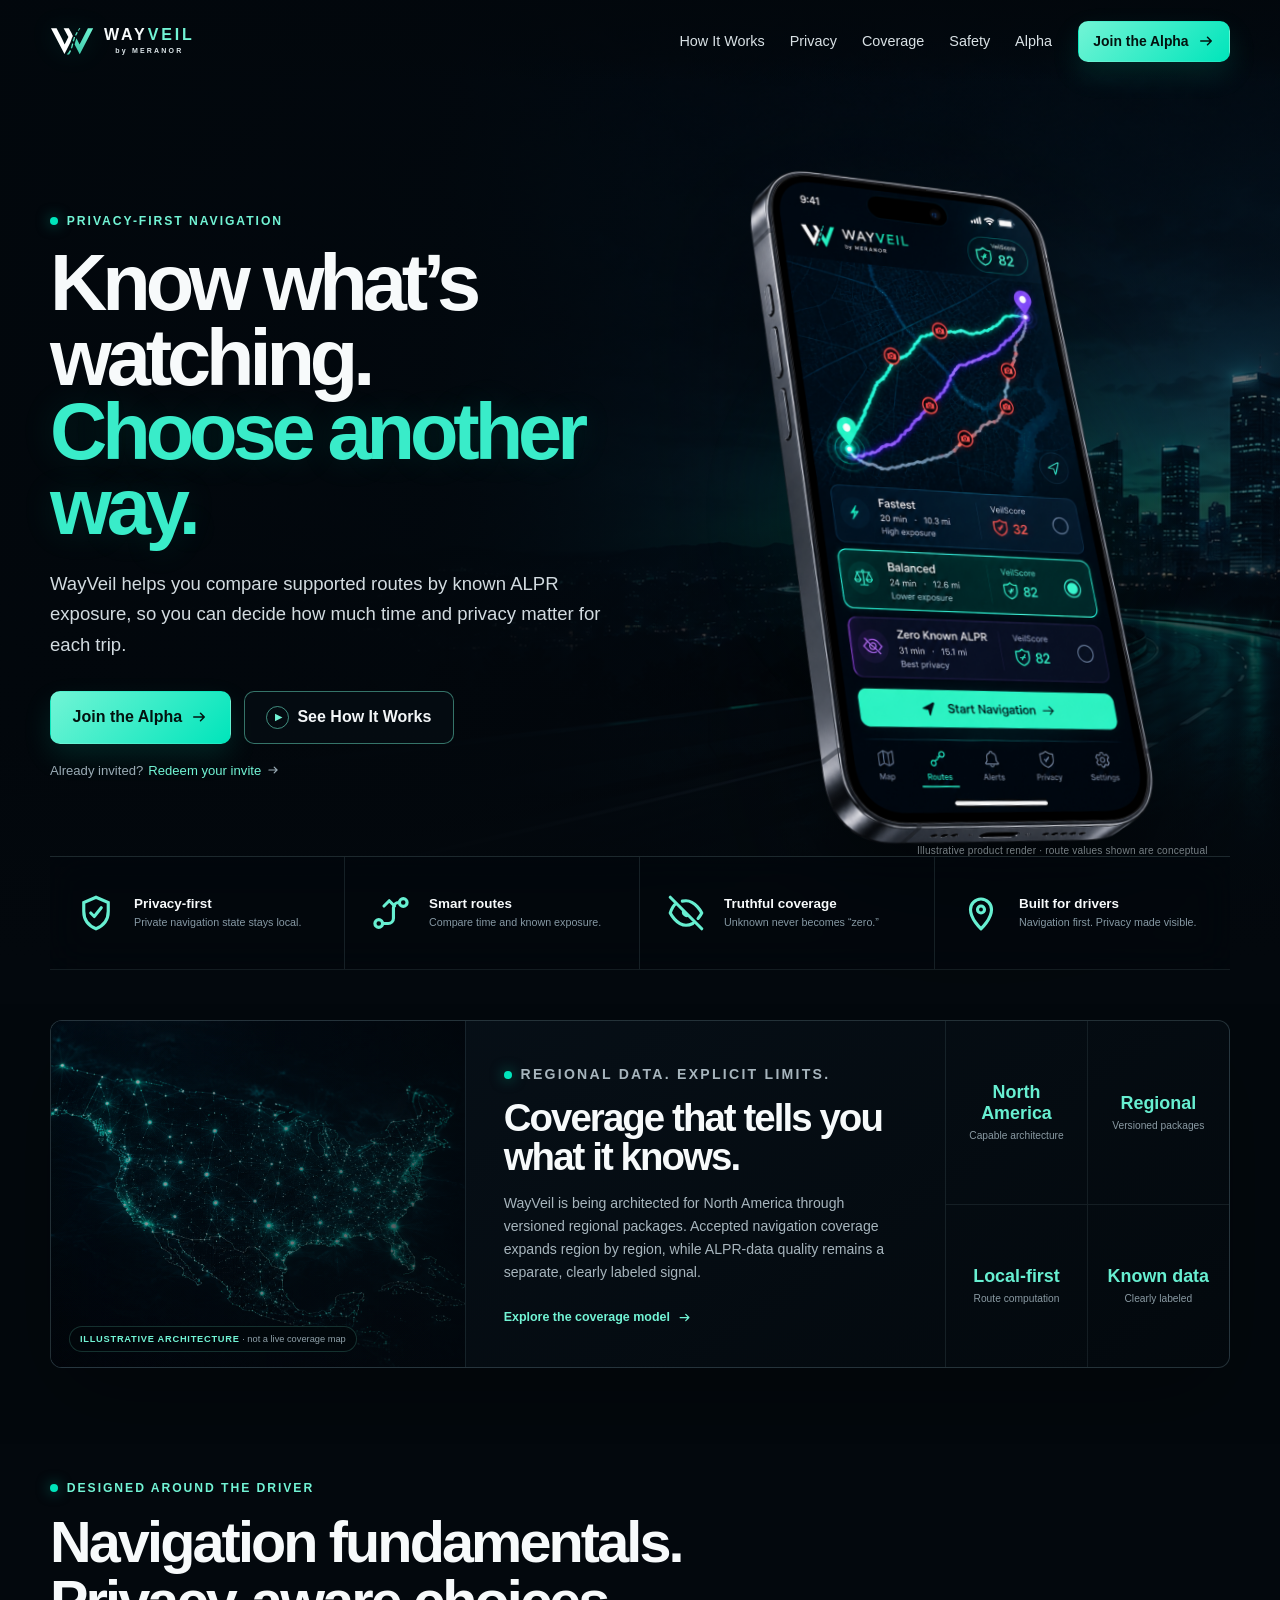
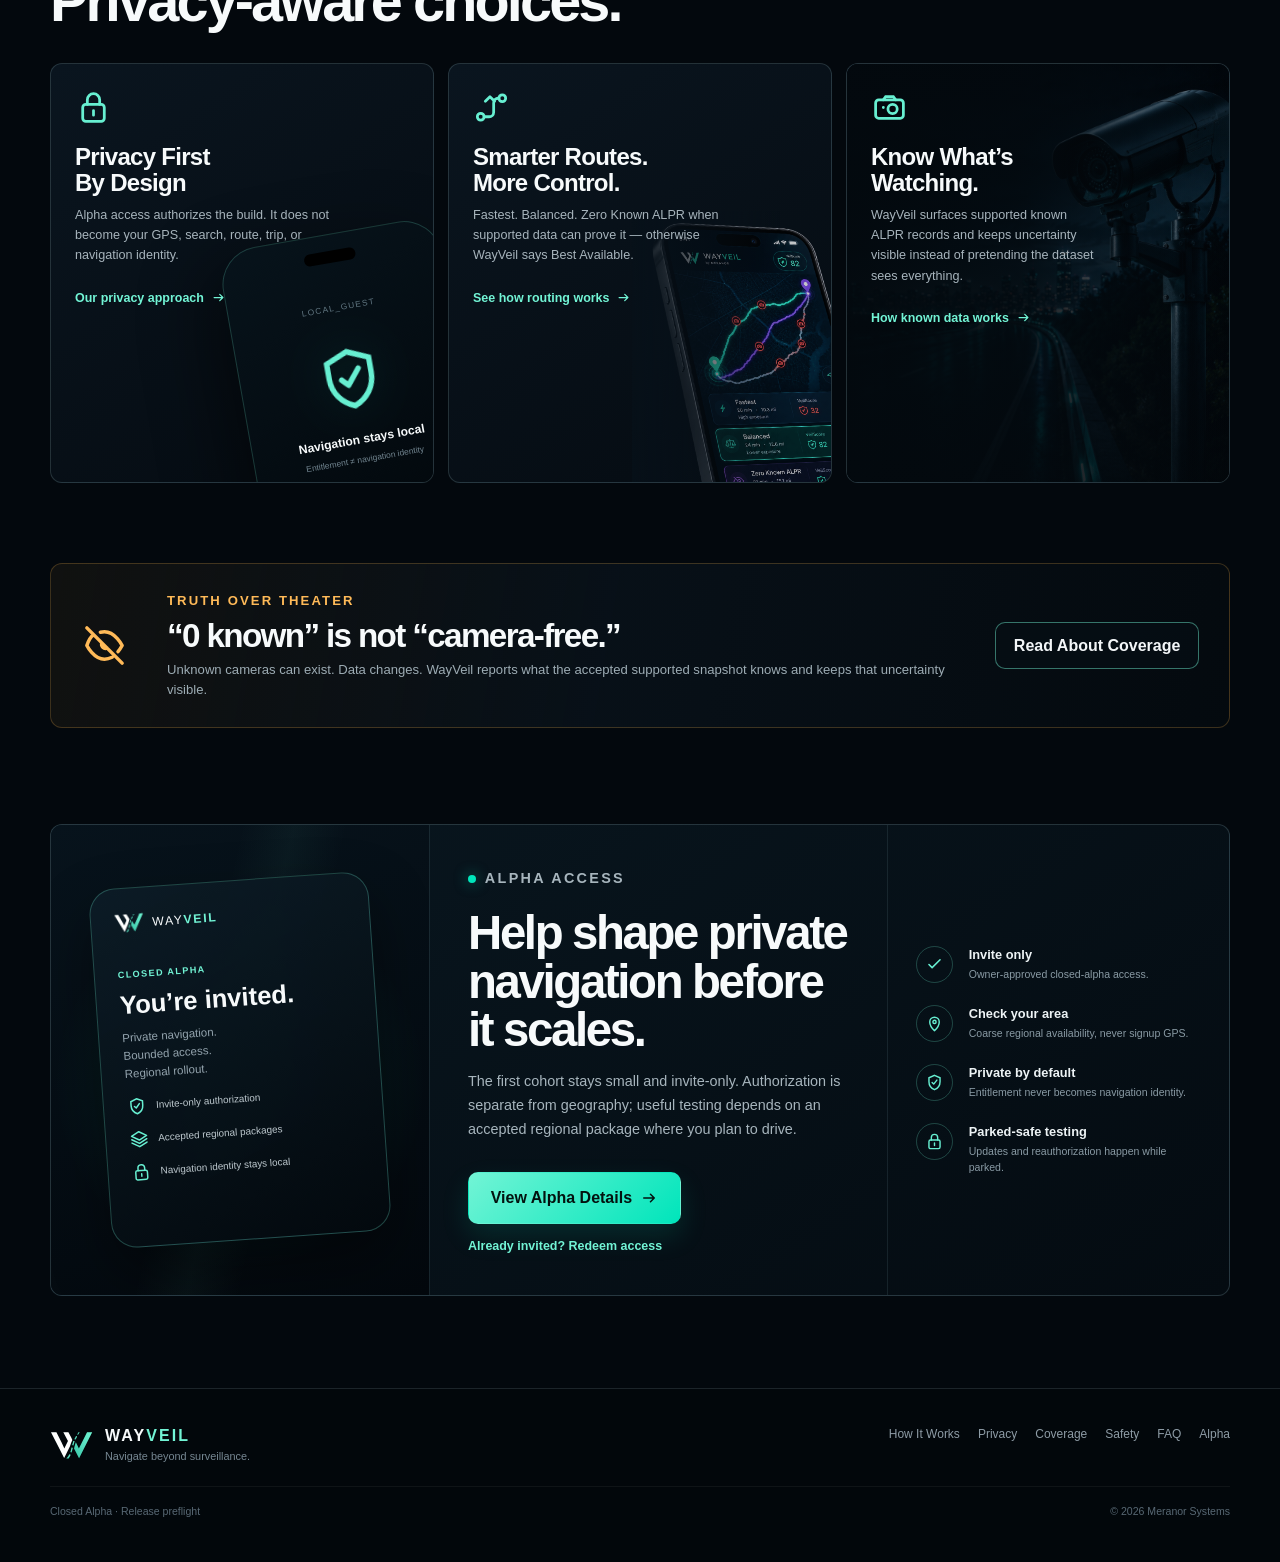
==== commit 98f791da: "WayVeil web: restore full-quality PNG homepage assets" ====
--- a/wayveil/index.html
+++ b/wayveil/index.html
@@ -44,8 +44,8 @@
   <main id="main">
     <section class="home-hero" aria-labelledby="hero-title">
       <picture class="hero-media" aria-hidden="true">
-        <source media="(max-width:700px)" srcset="assets/img/home/hero-road-night-mobile.webp">
-        <img src="assets/img/home/hero-road-night-desktop.webp" alt="" fetchpriority="high">
+        <source media="(max-width:700px)" srcset="assets/img/home/hero-road-night-mobile.png">
+        <img src="assets/img/home/hero-road-night-desktop.png" alt="" fetchpriority="high">
       </picture>
       <div class="hero-overlay" aria-hidden="true"></div>
       <div class="shell home-hero-grid">
@@ -62,7 +62,7 @@
 
         <figure class="hero-product">
           <div class="hero-product-glow" aria-hidden="true"></div>
-          <img src="assets/img/home/hero-phone-routes.webp" alt="Illustrative WayVeil product render showing Fastest, Balanced and Zero Known ALPR route choices." fetchpriority="high">
+          <img src="assets/img/home/hero-phone-routes.png" alt="Illustrative WayVeil product render showing Fastest, Balanced and Zero Known ALPR route choices." fetchpriority="high">
           <figcaption>Illustrative product render · route values shown are conceptual</figcaption>
         </figure>
       </div>
@@ -78,7 +78,7 @@
     <section class="home-section coverage-story" aria-labelledby="coverage-title">
       <div class="shell coverage-panel">
         <figure class="coverage-art">
-          <img src="assets/img/home/coverage-na-architecture.webp" alt="Illustrative North America regional-package architecture visual. This is not a live coverage map." loading="lazy">
+          <img src="assets/img/home/coverage-na-architecture.png" alt="Illustrative North America regional-package architecture visual. This is not a live coverage map." loading="lazy">
           <figcaption><span>Illustrative architecture</span> · not a live coverage map</figcaption>
         </figure>
         <div class="coverage-copy">
@@ -110,11 +110,11 @@
 
           <article class="feature-card route-card">
             <div class="feature-copy"><span class="feature-icon"><svg aria-hidden="true"><use href="#i-route"></use></svg></span><h3>Smarter Routes.<br>More Control.</h3><p>Fastest. Balanced. Zero Known ALPR when supported data can prove it — otherwise WayVeil says Best Available.</p><a class="text-link" href="how-it-works/">See how routing works <svg class="button-icon" aria-hidden="true"><use href="#i-arrow"></use></svg></a></div>
-            <div class="route-card-art" aria-hidden="true"><img src="assets/img/home/hero-phone-routes.webp" alt="" loading="lazy"></div>
+            <div class="route-card-art" aria-hidden="true"><img src="assets/img/home/hero-phone-routes.png" alt="" loading="lazy"></div>
           </article>
 
           <article class="feature-card surveillance-card">
-            <img class="feature-bg" src="assets/img/home/feature-surveillance.webp" alt="Night roadside camera overlooking a city highway." loading="lazy">
+            <img class="feature-bg" src="assets/img/home/feature-surveillance.png" alt="Night roadside camera overlooking a city highway." loading="lazy">
             <div class="feature-scrim" aria-hidden="true"></div>
             <div class="feature-copy"><span class="feature-icon"><svg aria-hidden="true"><use href="#i-camera"></use></svg></span><h3>Know What’s<br>Watching.</h3><p>WayVeil surfaces supported known ALPR records and keeps uncertainty visible instead of pretending the dataset sees everything.</p><a class="text-link" href="coverage/">How known data works <svg class="button-icon" aria-hidden="true"><use href="#i-arrow"></use></svg></a></div>
           </article>
